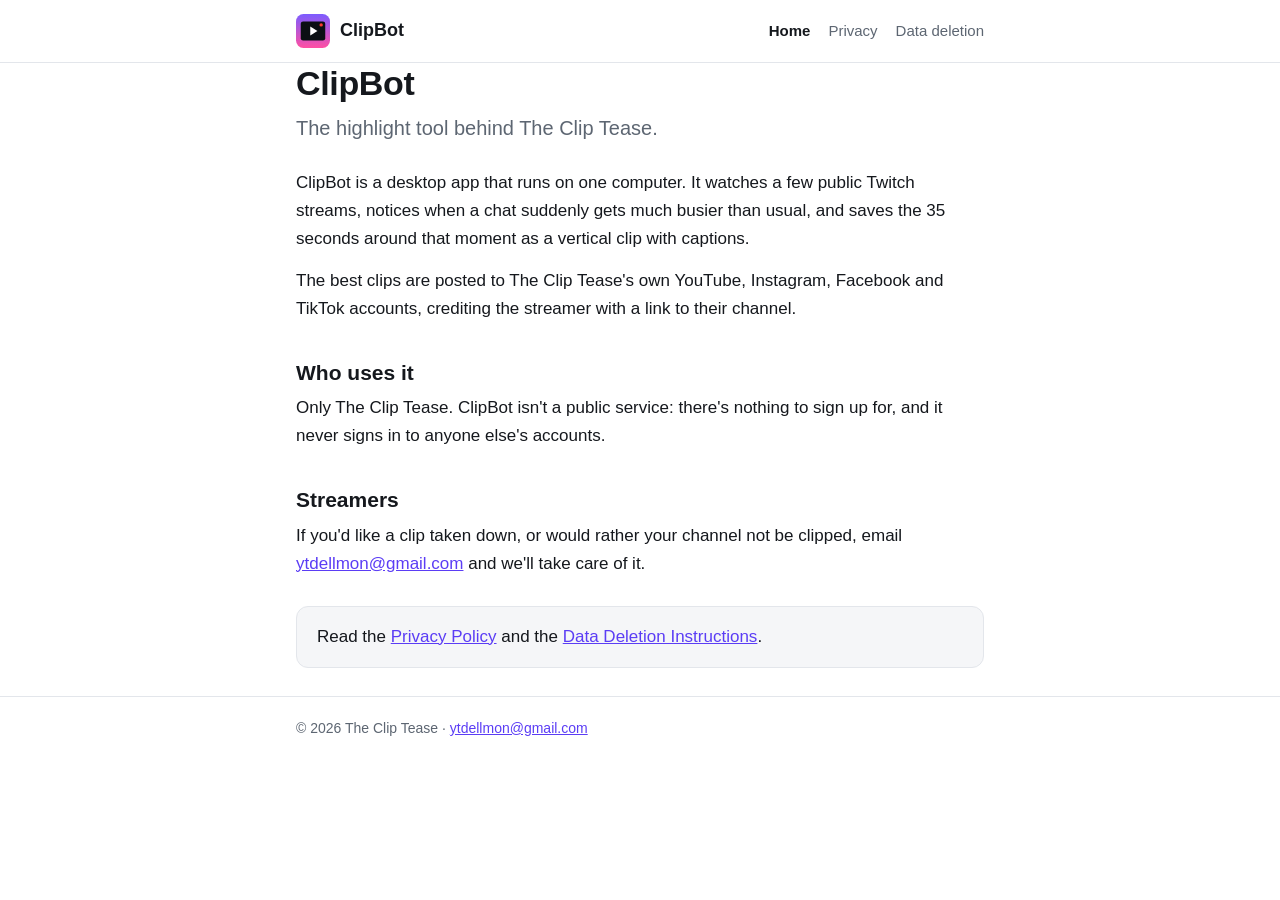
==== index.html @ bc480bdb "Create index.html" ====
<!doctype html>
<html lang="en">
<head>
<meta charset="utf-8">
<meta name="viewport" content="width=device-width, initial-scale=1">
<title>ClipBot · The Clip Tease</title>
<meta name="description" content="ClipBot is the desktop app The Clip Tease uses to clip and post Twitch stream highlights.">
<link rel="stylesheet" href="style.css">
</head>
<body>
<header><div class="wrap">
  <a class="brand" href="./"><svg width="34" height="34" viewBox="0 0 100 100" aria-hidden="true"><defs><linearGradient id="g" x1="0" y1="0" x2="0" y2="1"><stop offset="0" stop-color="#7c5cff"/><stop offset="1" stop-color="#ff4fa3"/></linearGradient></defs><rect width="100" height="100" rx="22" fill="url(#g)"/><rect x="14" y="22" width="72" height="56" rx="7" fill="#0b0f14"/><path d="M42 37v26l21-13z" fill="#fff"/><circle cx="74" cy="32" r="5" fill="#ff3b30"/></svg>ClipBot</a>
  <nav><a href="./" aria-current="page">Home</a><a href="privacy.html">Privacy</a><a href="data-deletion.html">Data deletion</a></nav>
</div></header>
<main class="wrap">
  <h1>ClipBot</h1>
  <p class="lead">The highlight tool behind The Clip Tease.</p>
  <p>ClipBot is a desktop app that runs on one computer. It watches a few public Twitch streams, notices when a chat suddenly gets much busier than usual, and saves the 35 seconds around that moment as a vertical clip with captions.</p>
  <p>The best clips are posted to The Clip Tease's own YouTube, Instagram, Facebook and TikTok accounts, crediting the streamer with a link to their channel.</p>
  <h2>Who uses it</h2>
  <p>Only The Clip Tease. ClipBot isn't a public service: there's nothing to sign up for, and it never signs in to anyone else's accounts.</p>
  <h2>Streamers</h2>
  <p>If you'd like a clip taken down, or would rather your channel not be clipped, email <a href="mailto:ytdellmon@gmail.com">ytdellmon@gmail.com</a> and we'll take care of it.</p>
  <div class="card">Read the <a href="privacy.html">Privacy Policy</a> and the <a href="data-deletion.html">Data Deletion Instructions</a>.</div>
</main>
<footer><div class="wrap">© 2026 The Clip Tease · <a href="mailto:ytdellmon@gmail.com">ytdellmon@gmail.com</a></div></footer>
</body>
</html>
---- style.css ----
:root{color-scheme:light dark;--bg:#fff;--fg:#15181d;--muted:#5d6672;--line:#e3e6eb;--card:#f5f6f8;--link:#5b3df5}
@media (prefers-color-scheme:dark){:root{--bg:#0b0f14;--fg:#e6edf3;--muted:#8b98a8;--line:#243040;--card:#131a22;--link:#b3a1ff}}
*{box-sizing:border-box}
body{margin:0;background:var(--bg);color:var(--fg);font:17px/1.65 -apple-system,BlinkMacSystemFont,"Segoe UI",Roboto,Helvetica,Arial,sans-serif;-webkit-text-size-adjust:100%}
.wrap{max-width:720px;margin:0 auto;padding:0 16px}
header{border-bottom:1px solid var(--line)}
header .wrap{display:flex;align-items:center;gap:8px 20px;flex-wrap:wrap;padding-top:14px;padding-bottom:14px}
.brand{display:flex;align-items:center;gap:10px;margin-right:auto;color:var(--fg);font-weight:700;font-size:18px;text-decoration:none}
.brand svg{width:34px;height:34px}
nav{display:flex;gap:18px;font-size:15px}
nav a{color:var(--muted);text-decoration:none}
nav a[aria-current=page]{color:var(--fg);font-weight:600}
main{padding:40px 0 56px}
h1{font-size:34px;line-height:1.2;letter-spacing:-.01em;margin:0 0 8px}
h2{font-size:21px;line-height:1.3;margin:36px 0 8px}
h3{font-size:17px;margin:24px 0 4px}
p{margin:0 0 14px}
.meta{color:var(--muted);font-size:15px;margin-bottom:24px}
.lead{color:var(--muted);font-size:20px;margin-bottom:24px}
a{color:var(--link)}
ul,ol{padding-left:22px;margin:0 0 14px}
li{margin:6px 0}
.card{background:var(--card);border:1px solid var(--line);border-radius:12px;padding:16px 20px;margin:28px 0}
footer{border-top:1px solid var(--line);color:var(--muted);font-size:14px}
footer .wrap{padding-top:20px;padding-bottom:28px}
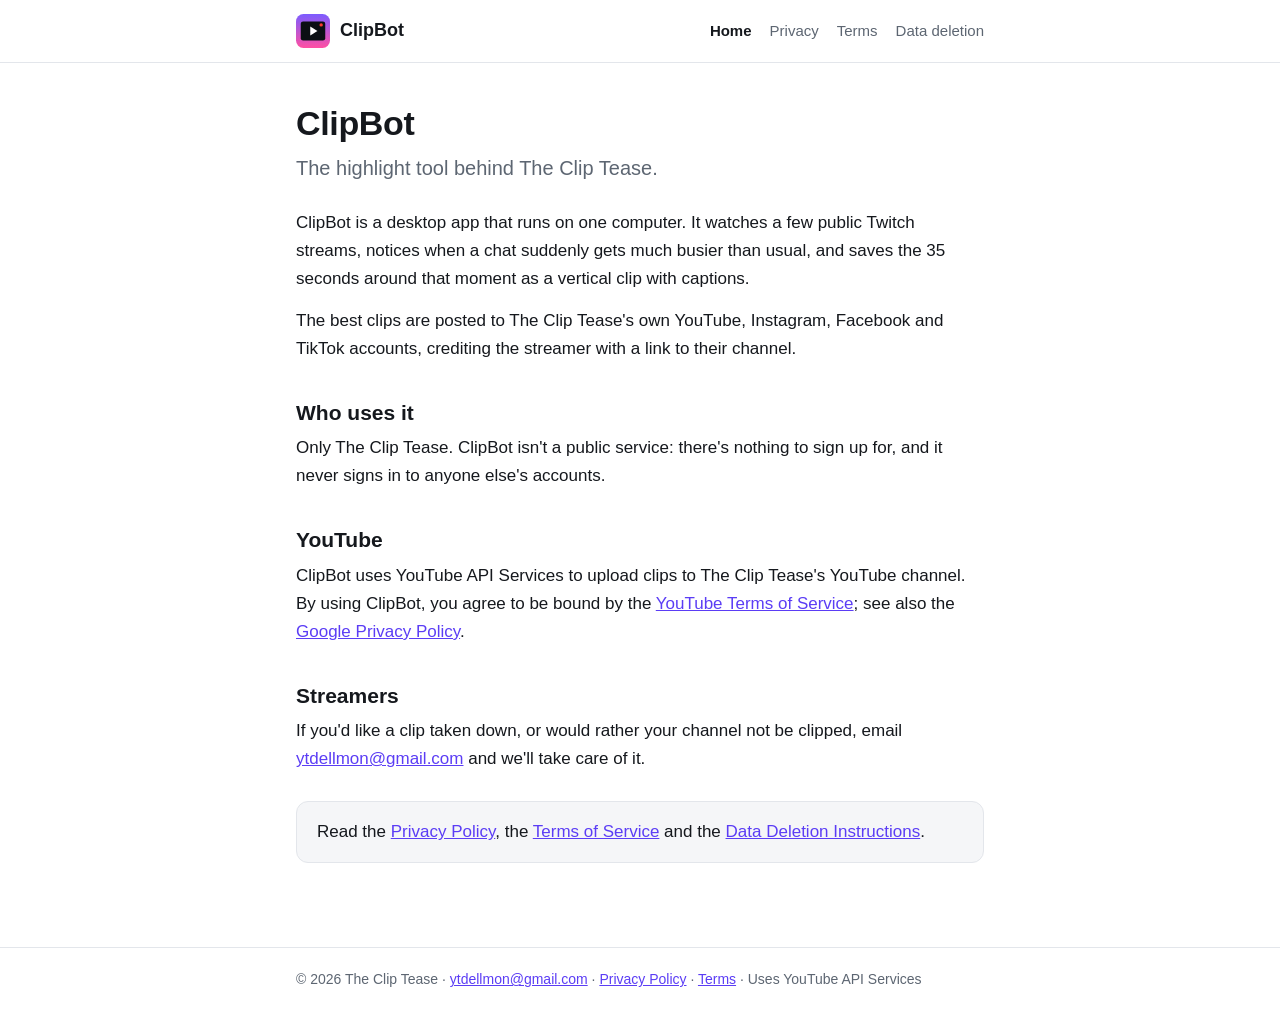
==== commit df96250f: "Update index.html" ====
--- a/index.html
+++ b/index.html
@@ -10,7 +10,7 @@
 <body>
 <header><div class="wrap">
   <a class="brand" href="./"><svg width="34" height="34" viewBox="0 0 100 100" aria-hidden="true"><defs><linearGradient id="g" x1="0" y1="0" x2="0" y2="1"><stop offset="0" stop-color="#7c5cff"/><stop offset="1" stop-color="#ff4fa3"/></linearGradient></defs><rect width="100" height="100" rx="22" fill="url(#g)"/><rect x="14" y="22" width="72" height="56" rx="7" fill="#0b0f14"/><path d="M42 37v26l21-13z" fill="#fff"/><circle cx="74" cy="32" r="5" fill="#ff3b30"/></svg>ClipBot</a>
-  <nav><a href="./" aria-current="page">Home</a><a href="privacy.html">Privacy</a><a href="data-deletion.html">Data deletion</a></nav>
+  <nav><a href="./" aria-current="page">Home</a><a href="privacy.html">Privacy</a><a href="terms.html">Terms</a><a href="data-deletion.html">Data deletion</a></nav>
 </div></header>
 <main class="wrap">
   <h1>ClipBot</h1>
@@ -19,10 +19,12 @@
   <p>The best clips are posted to The Clip Tease's own YouTube, Instagram, Facebook and TikTok accounts, crediting the streamer with a link to their channel.</p>
   <h2>Who uses it</h2>
   <p>Only The Clip Tease. ClipBot isn't a public service: there's nothing to sign up for, and it never signs in to anyone else's accounts.</p>
+  <h2>YouTube</h2>
+  <p>ClipBot uses YouTube API Services to upload clips to The Clip Tease's YouTube channel. By using ClipBot, you agree to be bound by the <a href="https://www.youtube.com/t/terms">YouTube Terms of Service</a>; see also the <a href="http://www.google.com/policies/privacy">Google Privacy Policy</a>.</p>
   <h2>Streamers</h2>
   <p>If you'd like a clip taken down, or would rather your channel not be clipped, email <a href="mailto:ytdellmon@gmail.com">ytdellmon@gmail.com</a> and we'll take care of it.</p>
-  <div class="card">Read the <a href="privacy.html">Privacy Policy</a> and the <a href="data-deletion.html">Data Deletion Instructions</a>.</div>
+  <div class="card">Read the <a href="privacy.html">Privacy Policy</a>, the <a href="terms.html">Terms of Service</a> and the <a href="data-deletion.html">Data Deletion Instructions</a>.</div>
 </main>
-<footer><div class="wrap">© 2026 The Clip Tease · <a href="mailto:ytdellmon@gmail.com">ytdellmon@gmail.com</a></div></footer>
+<footer><div class="wrap">© 2026 The Clip Tease · <a href="mailto:ytdellmon@gmail.com">ytdellmon@gmail.com</a> · <a href="privacy.html">Privacy Policy</a> · <a href="terms.html">Terms</a> · Uses YouTube API Services</div></footer>
 </body>
 </html>
--- a/style.css
+++ b/style.css
@@ -10,7 +10,7 @@
 nav{display:flex;gap:18px;font-size:15px}
 nav a{color:var(--muted);text-decoration:none}
 nav a[aria-current=page]{color:var(--fg);font-weight:600}
-main{padding:40px 0 56px}
+main.wrap{padding-top:40px;padding-bottom:56px}
 h1{font-size:34px;line-height:1.2;letter-spacing:-.01em;margin:0 0 8px}
 h2{font-size:21px;line-height:1.3;margin:36px 0 8px}
 h3{font-size:17px;margin:24px 0 4px}
